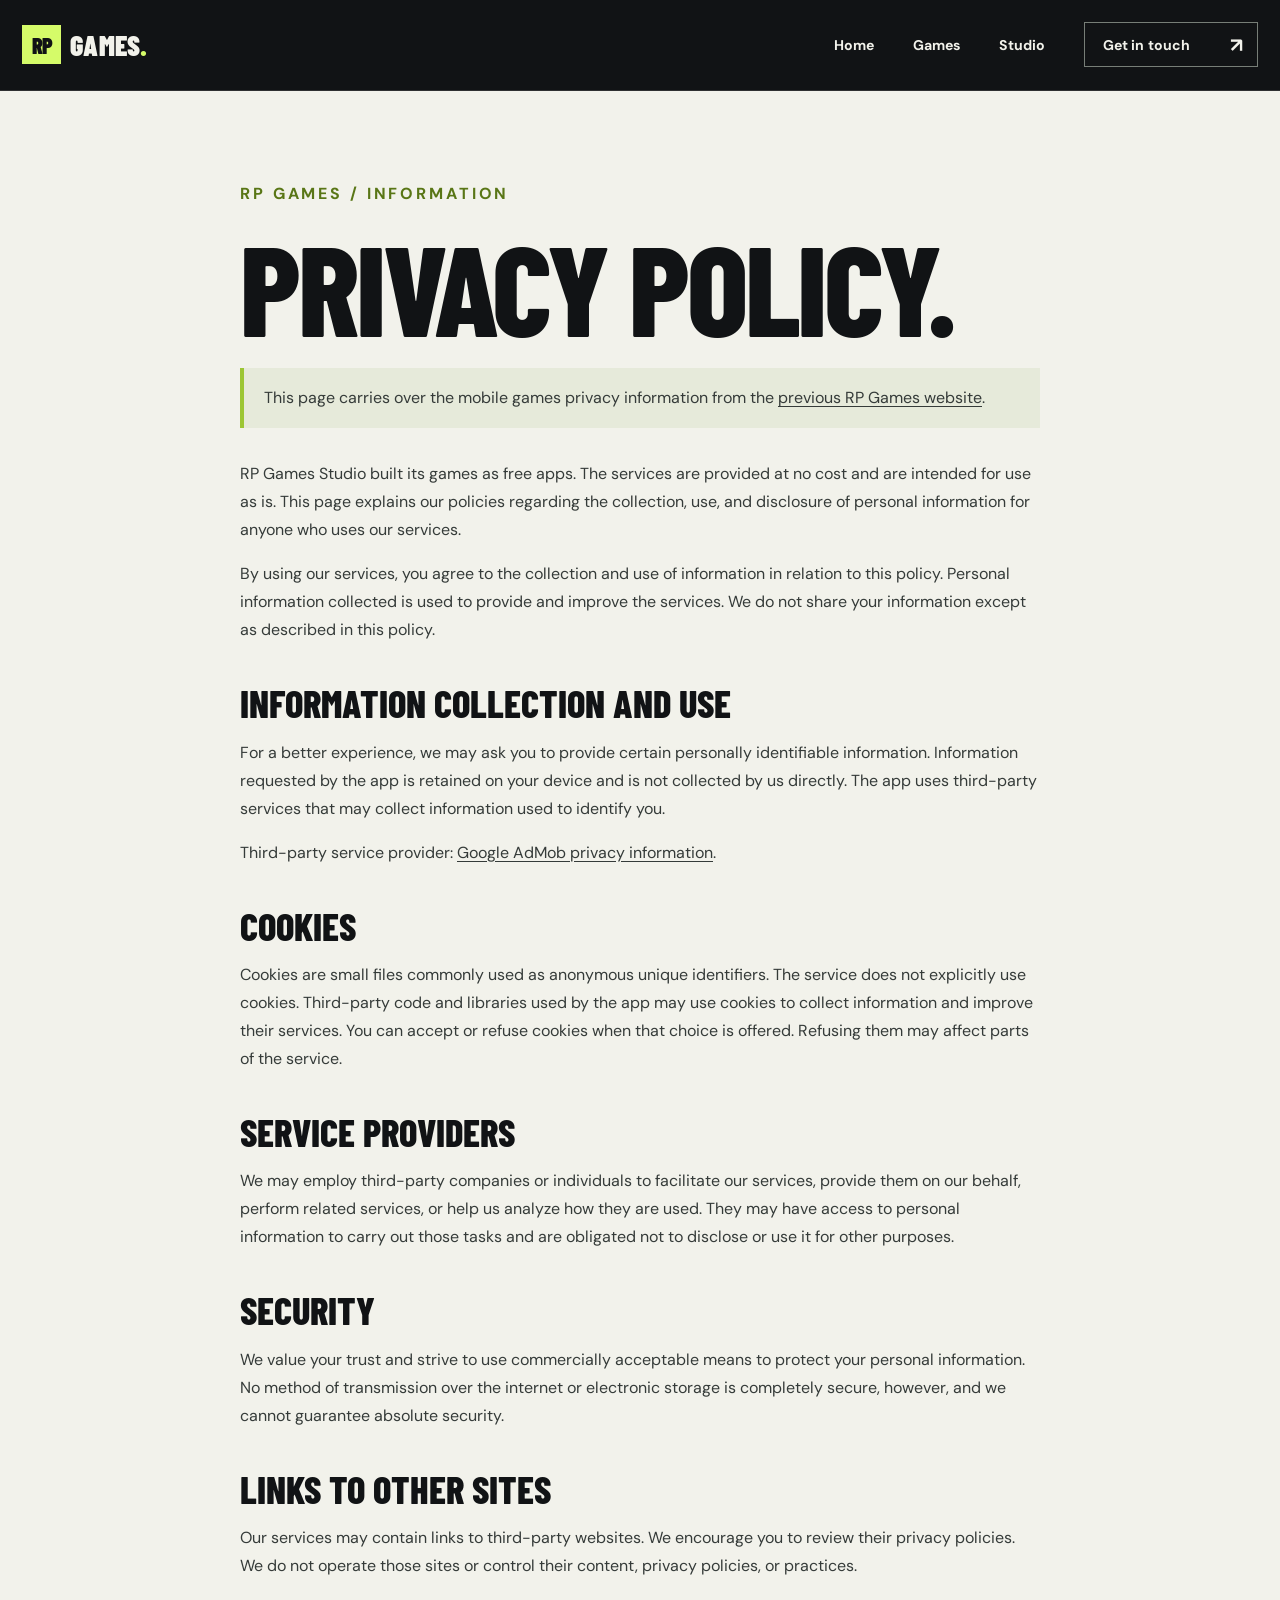
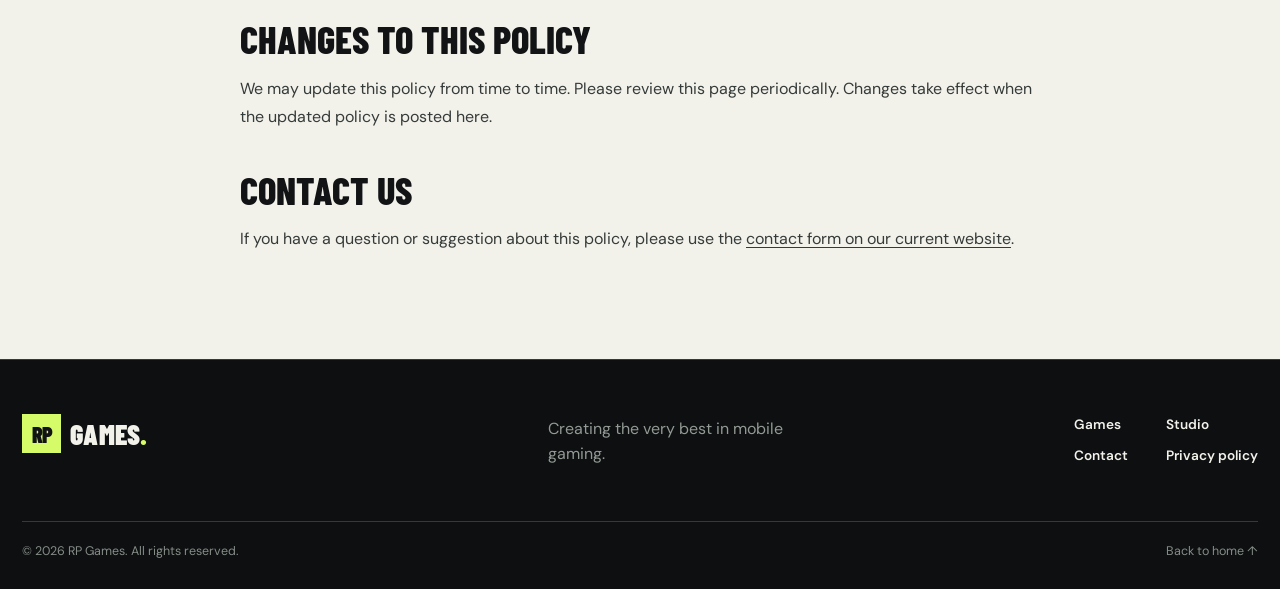
==== privacy-policy/index.html @ 2c35d798 "Add files via upload" ====
<!doctype html>
<html lang="en">
<head>
  <meta charset="utf-8">
  <meta name="viewport" content="width=device-width, initial-scale=1">
  <meta name="theme-color" content="#111315">
  <meta name="description" content="Read the RP Games privacy policy for our mobile games.">
  <title>Privacy Policy — RP Games</title>
  <link rel="icon" href="../assets/favicon.svg" type="image/svg+xml">
  <link rel="preconnect" href="https://fonts.googleapis.com">
  <link rel="preconnect" href="https://fonts.gstatic.com" crossorigin>
  <link href="https://fonts.googleapis.com/css2?family=Barlow+Condensed:wght@600;700;800;900&family=DM+Sans:wght@400;500;600;700&display=swap" rel="stylesheet">
  <link rel="stylesheet" href="../assets/styles.css">
  <script defer src="../assets/site.js"></script>
</head>
<body>
  <a class="skip-link" href="#main">Skip to content</a>
  <header class="site-header"><div class="wrap header-inner"><a class="brand" href="../" aria-label="RP Games home"><span class="brand-tile">RP</span><span>GAMES<span class="brand-dot">.</span></span></a><button class="menu-toggle" type="button" aria-expanded="false" aria-controls="primary-nav" aria-label="Open menu"><span></span><span></span></button><nav class="primary-nav" id="primary-nav" aria-label="Main navigation"><a href="../">Home</a><a href="../#games">Games</a><a href="../#studio">Studio</a><a class="nav-contact" href="../#contact">Get in touch <span aria-hidden="true">↗</span></a></nav></div></header>
  <main id="main" class="legal-main"><div class="wrap legal-content">
    <p class="eyebrow">RP GAMES / INFORMATION</p><h1>PRIVACY POLICY.</h1>
    <div class="legal-note"><p>This page carries over the mobile games privacy information from the <a href="https://mobtwin.wixsite.com/rpgames/privacy-policy">previous RP Games website</a>.</p></div>
    <p>RP Games Studio built its games as free apps. The services are provided at no cost and are intended for use as is. This page explains our policies regarding the collection, use, and disclosure of personal information for anyone who uses our services.</p>
    <p>By using our services, you agree to the collection and use of information in relation to this policy. Personal information collected is used to provide and improve the services. We do not share your information except as described in this policy.</p>
    <h2>INFORMATION COLLECTION AND USE</h2>
    <p>For a better experience, we may ask you to provide certain personally identifiable information. Information requested by the app is retained on your device and is not collected by us directly. The app uses third-party services that may collect information used to identify you.</p>
    <p>Third-party service provider: <a href="https://support.google.com/admob/answer/6128543?hl=en" target="_blank" rel="noopener noreferrer">Google AdMob privacy information</a>.</p>
    <h2>COOKIES</h2>
    <p>Cookies are small files commonly used as anonymous unique identifiers. The service does not explicitly use cookies. Third-party code and libraries used by the app may use cookies to collect information and improve their services. You can accept or refuse cookies when that choice is offered. Refusing them may affect parts of the service.</p>
    <h2>SERVICE PROVIDERS</h2>
    <p>We may employ third-party companies or individuals to facilitate our services, provide them on our behalf, perform related services, or help us analyze how they are used. They may have access to personal information to carry out those tasks and are obligated not to disclose or use it for other purposes.</p>
    <h2>SECURITY</h2>
    <p>We value your trust and strive to use commercially acceptable means to protect your personal information. No method of transmission over the internet or electronic storage is completely secure, however, and we cannot guarantee absolute security.</p>
    <h2>LINKS TO OTHER SITES</h2>
    <p>Our services may contain links to third-party websites. We encourage you to review their privacy policies. We do not operate those sites or control their content, privacy policies, or practices.</p>
    <h2>CHANGES TO THIS POLICY</h2>
    <p>We may update this policy from time to time. Please review this page periodically. Changes take effect when the updated policy is posted here.</p>
    <h2>CONTACT US</h2>
    <p>If you have a question or suggestion about this policy, please use the <a href="https://mobtwin.wixsite.com/rpgames#comp-kpzdx657" target="_blank" rel="noopener noreferrer">contact form on our current website</a>.</p>
  </div></main>
  <footer class="site-footer"><div class="wrap footer-top"><a class="brand" href="../" aria-label="RP Games home"><span class="brand-tile">RP</span><span>GAMES<span class="brand-dot">.</span></span></a><p>Creating the very best in mobile gaming.</p><nav aria-label="Footer navigation"><a href="../#games">Games</a><a href="../#studio">Studio</a><a href="../#contact">Contact</a><a href="./" aria-current="page">Privacy policy</a></nav></div><div class="wrap footer-bottom"><span>© <span data-year>2026</span> RP Games. All rights reserved.</span><a href="../">Back to home ↑</a></div></footer>
</body>
</html>
---- assets/styles.css ----
:root{--ink:#111315;--ink-2:#191c1e;--paper:#f2f2eb;--line:#34393a;--lime:#d5fb69;--muted:#a4a9a4;--display:'Barlow Condensed',Impact,'Arial Narrow',sans-serif;--body:'DM Sans',Arial,sans-serif}
*,*::before,*::after{box-sizing:border-box}
html{scroll-behavior:smooth;scroll-padding-top:5.5rem}
body{margin:0;background:var(--ink);color:var(--paper);font-family:var(--body);font-size:1rem;line-height:1.6;-webkit-font-smoothing:antialiased}
body.menu-open{overflow:hidden}
a{color:inherit;text-decoration:none}
button{font:inherit}
img{display:block;max-width:100%}
::selection{background:var(--lime);color:var(--ink)}
:focus-visible{outline:3px solid var(--lime);outline-offset:4px}
.wrap{width:min(100% - 2.75rem,1280px);margin-inline:auto}
.skip-link{position:fixed;z-index:100;top:-5rem;left:1rem;background:var(--lime);color:var(--ink);padding:.6rem 1rem;font-weight:700}
.skip-link:focus{top:1rem}
.site-header{position:relative;z-index:20;border-bottom:1px solid #ffffff20;background:var(--ink)}
.header-inner{height:5.6rem;display:flex;align-items:center;justify-content:space-between;gap:2rem}
.brand{display:inline-flex;align-items:center;gap:.55rem;white-space:nowrap;font:900 1.75rem/1 var(--display);letter-spacing:.01em}
.brand-tile{display:grid;place-items:center;width:2.45rem;height:2.45rem;color:var(--ink);background:var(--lime);font-size:1.38rem;letter-spacing:-.05em}
.brand-dot{color:var(--lime)}
.primary-nav{display:flex;align-items:center;gap:clamp(1.5rem,3vw,3rem);font-size:.88rem;font-weight:700;letter-spacing:.01em}
.primary-nav>a:not(.nav-contact){transition:color .2s}
.primary-nav>a:not(.nav-contact):hover{color:var(--lime)}
.nav-contact{display:flex;align-items:center;gap:2.5rem;border:1px solid #777e77;padding:.65rem .85rem .65rem 1.1rem;transition:background .2s,color .2s,border-color .2s}
.nav-contact:hover{background:var(--lime);border-color:var(--lime);color:var(--ink)}
.nav-contact span{font-size:1.25rem;line-height:1}
.menu-toggle{display:none}
.hero{position:relative;overflow:hidden;background:radial-gradient(circle at 46% 0%,#272d26 0,transparent 34%),var(--ink)}
.hero::before{content:'';position:absolute;inset:0;pointer-events:none;opacity:.09;background-image:linear-gradient(to right,#d5fb69 1px,transparent 1px),linear-gradient(to bottom,#d5fb69 1px,transparent 1px);background-size:100px 100px;mask-image:linear-gradient(90deg,transparent 55%,black 100%)}
.hero-grid{position:relative;min-height:41rem;display:grid;grid-template-columns:minmax(0,.94fr) minmax(0,1.06fr);align-items:center;gap:clamp(2rem,5vw,5.5rem);padding-block:4.1rem 4.8rem}
.hero-copy{position:relative;z-index:1}
.eyebrow{font-size:.77rem;line-height:1.4;letter-spacing:.18em;font-weight:700;text-transform:uppercase;color:var(--lime);margin:0 0 1.3rem}
.eyebrow-rule{display:inline-block;width:1.8rem;height:2px;background:currentColor;vertical-align:middle;margin-right:.75rem}
h1,h2,h3,p{margin-top:0}
h1,h2,h3{font-family:var(--display);font-weight:800;line-height:.89;text-transform:uppercase}
h1{font-size:clamp(5.2rem,9vw,10.25rem);letter-spacing:-.026em;margin:0 0 1.4rem}
.accent-type{color:var(--lime)}
.hero-intro{color:#c2c7c1;max-width:27rem;font-size:1.12rem;line-height:1.65;margin-bottom:2rem}
.hero-actions{display:flex;align-items:center;flex-wrap:wrap;gap:1.4rem 2rem}
.button{display:inline-flex;min-height:3.45rem;align-items:center;justify-content:space-between;gap:2.4rem;padding:.88rem 1.2rem;font-size:.91rem;font-weight:700;line-height:1.2;transition:transform .2s,background .2s}
.button:hover{transform:translateY(-3px);background:#e8ffab}
.button-lime{background:var(--lime);color:var(--ink)}
.button span{font-size:1.4rem;line-height:1}
.text-link{font-size:.88rem;font-weight:700;border-bottom:1px solid #979c97;padding-bottom:.3rem;transition:border-color .2s,color .2s}
.text-link:hover{color:var(--lime);border-color:var(--lime)}
.text-link span{margin-left:.55rem}
.hero-caption{display:flex;align-items:center;gap:.6rem;margin-top:4.2rem;color:#858c86;font-size:.72rem;font-weight:700;letter-spacing:.18em}
.caption-square{width:.62rem;height:.62rem;border:1px solid var(--lime)}
.caption-index{margin-left:1rem;color:var(--lime)}
.hero-visual{position:relative;min-width:0;padding:.8rem 0 1.1rem .8rem}
.hero-image-frame{position:relative;overflow:hidden;background:#394341;aspect-ratio:1.02;isolation:isolate}
.hero-image-frame>img{width:100%;height:100%;object-fit:cover;object-position:52% 50%;filter:saturate(.98)}
.hero-image-shade{position:absolute;inset:0;background:linear-gradient(to bottom,rgba(0,0,0,.45),transparent 23%,transparent 61%,rgba(0,0,0,.78));pointer-events:none}
.image-topline,.image-bottomline{position:absolute;z-index:1;left:1.5rem;right:1.5rem;display:flex;align-items:center;justify-content:space-between;gap:1rem;text-shadow:0 1px 8px #0009}
.image-topline{top:1.3rem;font-size:.68rem;letter-spacing:.17em;font-weight:700}
.live-pip{flex:none;display:inline-block;width:.48rem;height:.48rem;background:var(--lime);border-radius:50%;box-shadow:0 0 0 4px #d5fb6940}
.image-topline span:last-child{margin-left:auto}
.image-bottomline{bottom:1.3rem;align-items:end}
.image-bottomline strong{font:800 clamp(2.6rem,4.1vw,5.2rem)/.89 var(--display);letter-spacing:-.02em}
.image-bottomline>span{font-size:.65rem;font-weight:700;white-space:nowrap;letter-spacing:.12em}
.image-bottomline>span span{font-size:1.1rem;margin-left:.2rem}
.hero-corner{position:absolute;width:4.7rem;height:4.7rem;pointer-events:none}
.hero-corner-a{top:0;left:0;border-top:2px solid var(--lime);border-left:2px solid var(--lime)}
.hero-corner-b{bottom:0;right:-.65rem;border-bottom:2px solid var(--lime);border-right:2px solid var(--lime)}
.signal-strip{background:var(--lime);color:var(--ink);border-block:1px solid var(--lime)}
.signal-inner{display:flex;align-items:center;justify-content:space-between;gap:1.6rem;min-height:4.1rem;overflow:hidden;white-space:nowrap;font:800 clamp(1.1rem,1.8vw,1.65rem)/1 var(--display);letter-spacing:.035em}
.signal-inner i{font:normal 1.65rem var(--display)}
.section-pad{padding-block:clamp(5.5rem,9vw,9rem)}
.section-heading{display:flex;align-items:end;justify-content:space-between;gap:2rem;margin-bottom:2.9rem}
.section-heading h2,.studio-grid h2,.contact-grid h2{font-size:clamp(4.7rem,8.5vw,8.7rem);letter-spacing:-.022em;margin:0}
.muted-type{color:#8b928c}
.section-heading>p{color:var(--muted);max-width:20rem;margin:0 0 .4rem;font-size:1rem}
.game-grid{display:grid;grid-template-columns:repeat(2,minmax(0,1fr));gap:1.4rem}
.game-card{min-width:0;border:1px solid var(--line);background:var(--ink-2);transition:border-color .25s,transform .25s}
.game-card:hover{border-color:var(--lime);transform:translateY(-4px)}
.game-card-featured{grid-column:span 2}
.game-image{position:relative;overflow:hidden;aspect-ratio:1.64;background:#29302b}
.game-card-featured .game-image{aspect-ratio:2.1}
.game-image img{width:100%;height:100%;object-fit:cover;object-position:center;transition:transform .4s}
.game-card:hover .game-image img{transform:scale(1.025)}
.game-card:nth-child(3) .game-image img{object-position:center 38%}
.card-number{position:absolute;top:1rem;left:1rem;padding:.42rem .65rem;background:#111315df;color:var(--lime);font-size:.68rem;font-weight:700;letter-spacing:.14em;line-height:1}
.game-info{display:flex;align-items:end;justify-content:space-between;gap:1.5rem;padding:1.25rem 1.5rem 1.55rem}
.game-info h3{font-size:clamp(2.05rem,3.25vw,3.55rem);line-height:.95;letter-spacing:-.012em;margin:0}
.game-type{font-size:.69rem;letter-spacing:.17em;color:var(--lime);font-weight:700;margin:0 0 .6rem}
.game-info>p{max-width:15rem;color:#b8bdb7;font-size:.91rem;line-height:1.45;margin:0}
.studio-section{background:var(--lime);color:var(--ink);padding-block:clamp(5rem,8vw,8rem)}
.studio-grid{display:grid;grid-template-columns:1.15fr .85fr;align-items:end;gap:clamp(2rem,7vw,7rem)}
.studio-section .eyebrow{color:var(--ink);opacity:.7}
.studio-grid h2{font-size:clamp(5rem,8.6vw,9rem)}
.studio-grid h2 span{color:#60741e}
.studio-copy{padding-bottom:.25rem}
.asterisk{font:800 4.7rem/1 var(--display)}
.studio-copy p{font-size:1.04rem;line-height:1.7;max-width:28rem;margin-bottom:1rem}
.studio-copy p:first-of-type{font-size:clamp(1.35rem,2vw,1.75rem);line-height:1.42;font-weight:700;margin-top:1.65rem}
.studio-tags{display:flex;flex-wrap:wrap;gap:.55rem;margin-top:2.1rem}
.studio-tags span{border:1px solid #10131265;padding:.4rem .7rem;font-size:.74rem;font-weight:700}
.contact-section{position:relative;overflow:hidden;background:radial-gradient(circle at 78% 42%,#293025 0,transparent 30%),var(--ink)}
.contact-section::after{content:'✳';position:absolute;right:-3rem;top:0;font:800 27rem/1 var(--display);color:#d5fb6909;pointer-events:none}
.contact-grid{position:relative;z-index:1;display:grid;grid-template-columns:1.35fr .65fr;gap:4rem;align-items:end}
.contact-grid h2{font-size:clamp(5rem,8.5vw,9rem)}
.outline-type{color:transparent;-webkit-text-stroke:1.5px var(--paper)}
.contact-right{padding-bottom:.5rem}
.contact-right>p{font-size:1.22rem;line-height:1.55;max-width:21rem;color:#d6dbd4;margin-bottom:1.7rem}
.contact-right .button{min-width:16rem}
.contact-right small{display:block;color:#929a93;line-height:1.5;font-size:.78rem;max-width:17rem;margin-top:.85rem}
.site-footer{border-top:1px solid var(--line);background:#0d0f10}
.footer-top{display:grid;grid-template-columns:1fr 1fr auto;gap:2rem;align-items:start;padding-block:3.4rem}
.footer-top p{max-width:15rem;color:#929a93;margin:.1rem 0 0}
.footer-top nav{display:grid;grid-template-columns:repeat(2,auto);column-gap:2.4rem;row-gap:.55rem;font-size:.85rem;font-weight:600}
.footer-top nav a:hover,.footer-bottom a:hover{color:var(--lime)}
.footer-bottom{border-top:1px solid var(--line);display:flex;justify-content:space-between;gap:1rem;padding-block:1.25rem 1.7rem;color:#858d87;font-size:.78rem}
@media(max-width:1100px){.hero-grid{gap:2rem}.hero-caption{margin-top:2.7rem}.image-bottomline>span{display:none}.game-info>p{max-width:12rem}}
@media(max-width:820px){
 .wrap{width:min(100% - 2rem,1280px)}
 .header-inner{height:4.8rem}.menu-toggle{display:flex;width:2.8rem;height:2.8rem;flex-direction:column;align-items:center;justify-content:center;gap:.42rem;border:1px solid #ffffff55;background:transparent;color:var(--paper);cursor:pointer}.menu-toggle span{display:block;width:1.2rem;height:2px;background:currentColor;transition:transform .2s}.menu-open .menu-toggle span:first-child{transform:translateY(.26rem) rotate(45deg)}.menu-open .menu-toggle span:last-child{transform:translateY(-.26rem) rotate(-45deg)}
 .primary-nav{display:none;position:absolute;top:4.8rem;left:0;right:0;min-height:calc(100dvh - 4.8rem);padding:2rem max(1rem,calc((100vw - 1280px)/2));background:var(--ink);flex-direction:column;align-items:stretch;justify-content:flex-start;gap:0;font:800 3rem/1 var(--display);text-transform:uppercase}.menu-open .primary-nav{display:flex}.primary-nav a:not(.nav-contact){border-bottom:1px solid var(--line);padding:1rem .3rem}.nav-contact{margin-top:1.5rem;justify-content:space-between;font-size:1.55rem}
 .hero-grid{grid-template-columns:1fr;min-height:0;gap:2.1rem;padding-block:3.7rem 4rem}.hero-copy{max-width:46rem}.hero-caption{display:none}.hero-visual{max-width:46rem;padding-right:.8rem}.hero-corner-b{right:0}.hero-image-frame{aspect-ratio:1.55}.image-bottomline>span{display:block}
 .section-heading{align-items:start}.section-heading h2,.studio-grid h2,.contact-grid h2{font-size:clamp(5rem,11vw,8rem)}
 .studio-grid{grid-template-columns:1fr;gap:2rem}.studio-copy{max-width:40rem}.contact-grid{grid-template-columns:1fr;gap:2rem}.contact-right{display:flex;flex-wrap:wrap;align-items:center;gap:1rem 2rem}.contact-right>p{margin-bottom:0}.contact-right small{flex-basis:100%;margin-top:0}.footer-top{grid-template-columns:1fr auto}.footer-top>p{grid-column:1}
}
@media(max-width:600px){
 .brand{font-size:1.52rem}.brand-tile{width:2.2rem;height:2.2rem;font-size:1.2rem}
 .hero-grid{padding-block:3.1rem 3.2rem;gap:2.3rem}.hero h1{font-size:clamp(3.9rem,15.5vw,7rem);margin-bottom:1rem}.hero-intro{font-size:1rem;max-width:23rem}.hero-actions{gap:1.25rem 1.4rem}.hero-visual{padding:.5rem .5rem .7rem .5rem}.hero-image-frame{aspect-ratio:1.22}.hero-image-frame img{object-position:52% 50%}.image-topline{top:1rem;left:1rem;right:1rem;font-size:.58rem}.image-topline span:last-child{display:none}.image-bottomline{left:1rem;right:1rem;bottom:1rem}.image-bottomline strong{font-size:2.8rem}.image-bottomline>span{display:none}.hero-corner{width:3rem;height:3rem}
 .signal-inner{justify-content:flex-start;gap:1.2rem;min-height:3.5rem;font-size:1.2rem}.signal-inner span:nth-of-type(n+3),.signal-inner i:nth-of-type(n+2){display:none}
 .section-pad{padding-block:5rem}.section-heading{display:block;margin-bottom:1.8rem}.section-heading h2,.studio-grid h2,.contact-grid h2{font-size:clamp(4.75rem,16vw,7rem)}.section-heading>p{margin-top:1.2rem}.game-grid{grid-template-columns:1fr;gap:1rem}.game-card-featured{grid-column:auto}.game-card-featured .game-image,.game-image{aspect-ratio:1.35}.game-info{display:block;padding:1.1rem 1.15rem 1.3rem}.game-info h3{font-size:2.65rem}.game-info>p{max-width:none;margin-top:.7rem;font-size:.9rem}.card-number{top:.7rem;left:.7rem}
 .studio-section{padding-block:5rem}.studio-copy p:first-of-type{font-size:1.35rem}.contact-grid{gap:2.2rem}.contact-right{display:block}.contact-right>p{margin-bottom:1.5rem;font-size:1.05rem}.contact-right small{margin-top:.8rem}
 .footer-top{grid-template-columns:1fr;gap:1rem;padding-block:2.8rem}.footer-top>p{grid-column:auto}.footer-top nav{margin-top:1rem;justify-content:start}.footer-bottom{flex-wrap:wrap}
}
@media(prefers-reduced-motion:reduce){html{scroll-behavior:auto}*,*::before,*::after{transition-duration:.01ms!important;animation-duration:.01ms!important}}

/* The privacy page shares the site header and footer. */
.legal-main{background:var(--paper);color:var(--ink);padding-block:clamp(4rem,7vw,7rem)}
.legal-content{max-width:800px}
.legal-main .eyebrow{color:#597616}
.legal-main h1{font-size:clamp(4.5rem,11vw,8rem);line-height:.9;margin-bottom:1.5rem}
.legal-main h2{font-size:2.4rem;line-height:1;margin:2.5rem 0 1rem}
.legal-main p,.legal-main li{font-size:1rem;line-height:1.75;color:#353b39}
.legal-main ul{padding-left:1.5rem}
.legal-main a:not(.button){text-decoration:underline;text-underline-offset:3px}
.legal-note{border-left:4px solid #9cc634;padding:1rem 1.25rem;background:#e6eada;margin-bottom:2rem}
.legal-note p{margin:0}
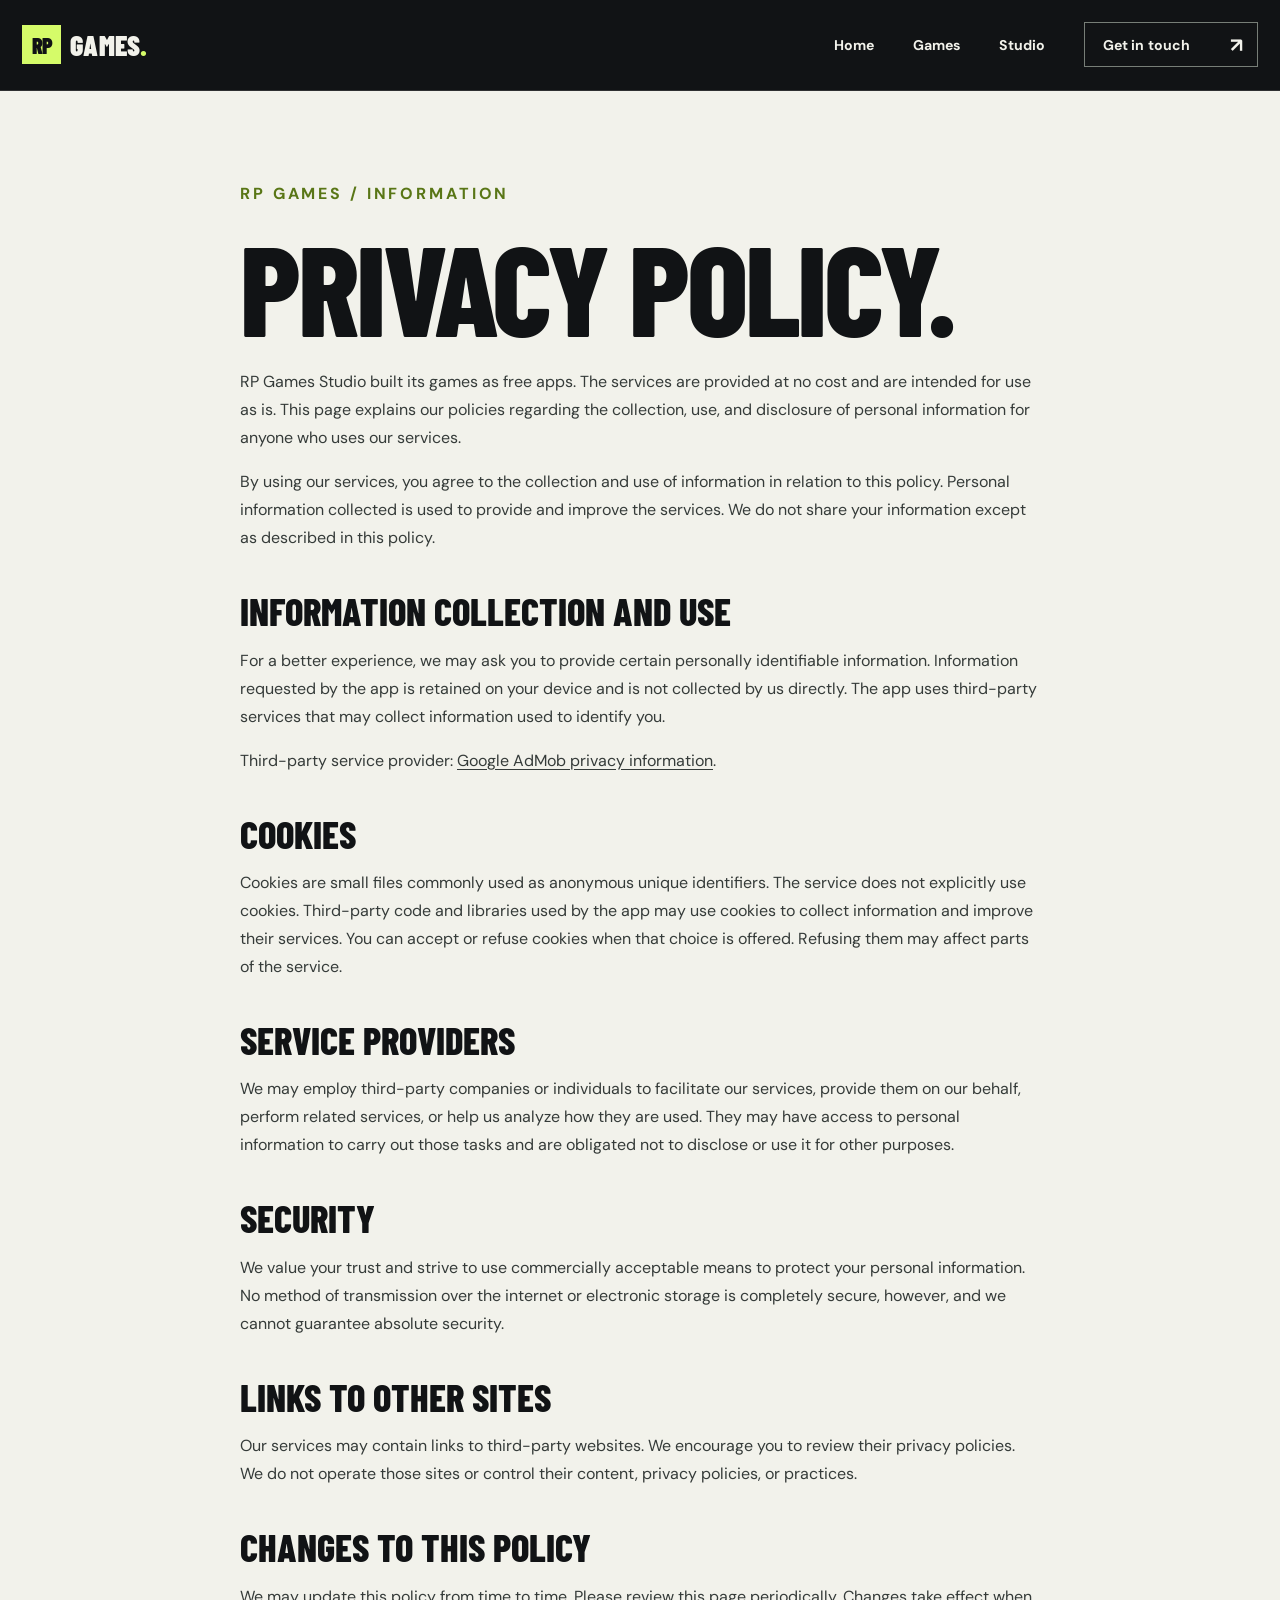
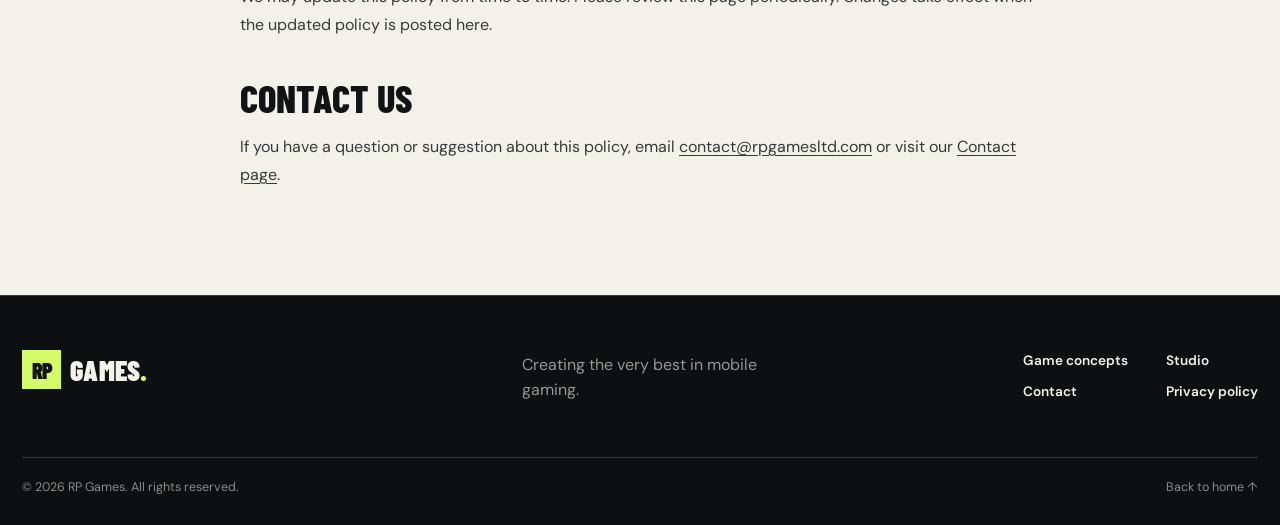
==== commit 398e0c3d: "Add files via upload" ====
--- a/privacy-policy/index.html
+++ b/privacy-policy/index.html
@@ -15,10 +15,9 @@
 </head>
 <body>
   <a class="skip-link" href="#main">Skip to content</a>
-  <header class="site-header"><div class="wrap header-inner"><a class="brand" href="../" aria-label="RP Games home"><span class="brand-tile">RP</span><span>GAMES<span class="brand-dot">.</span></span></a><button class="menu-toggle" type="button" aria-expanded="false" aria-controls="primary-nav" aria-label="Open menu"><span></span><span></span></button><nav class="primary-nav" id="primary-nav" aria-label="Main navigation"><a href="../">Home</a><a href="../#games">Games</a><a href="../#studio">Studio</a><a class="nav-contact" href="../#contact">Get in touch <span aria-hidden="true">↗</span></a></nav></div></header>
+  <header class="site-header"><div class="wrap header-inner"><a class="brand" href="../" aria-label="RP Games home"><span class="brand-tile">RP</span><span>GAMES<span class="brand-dot">.</span></span></a><button class="menu-toggle" type="button" aria-expanded="false" aria-controls="primary-nav" aria-label="Open menu"><span></span><span></span></button><nav class="primary-nav" id="primary-nav" aria-label="Main navigation"><a href="../">Home</a><a href="../#games">Games</a><a href="../#studio">Studio</a><a class="nav-contact" href="../contact/">Get in touch <span aria-hidden="true">↗</span></a></nav></div></header>
   <main id="main" class="legal-main"><div class="wrap legal-content">
     <p class="eyebrow">RP GAMES / INFORMATION</p><h1>PRIVACY POLICY.</h1>
-    <div class="legal-note"><p>This page carries over the mobile games privacy information from the <a href="https://mobtwin.wixsite.com/rpgames/privacy-policy">previous RP Games website</a>.</p></div>
     <p>RP Games Studio built its games as free apps. The services are provided at no cost and are intended for use as is. This page explains our policies regarding the collection, use, and disclosure of personal information for anyone who uses our services.</p>
     <p>By using our services, you agree to the collection and use of information in relation to this policy. Personal information collected is used to provide and improve the services. We do not share your information except as described in this policy.</p>
     <h2>INFORMATION COLLECTION AND USE</h2>
@@ -35,8 +34,8 @@
     <h2>CHANGES TO THIS POLICY</h2>
     <p>We may update this policy from time to time. Please review this page periodically. Changes take effect when the updated policy is posted here.</p>
     <h2>CONTACT US</h2>
-    <p>If you have a question or suggestion about this policy, please use the <a href="https://mobtwin.wixsite.com/rpgames#comp-kpzdx657" target="_blank" rel="noopener noreferrer">contact form on our current website</a>.</p>
+    <p>If you have a question or suggestion about this policy, email <a href="mailto:contact@rpgamesltd.com">contact@rpgamesltd.com</a> or visit our <a href="../contact/">Contact page</a>.</p>
   </div></main>
-  <footer class="site-footer"><div class="wrap footer-top"><a class="brand" href="../" aria-label="RP Games home"><span class="brand-tile">RP</span><span>GAMES<span class="brand-dot">.</span></span></a><p>Creating the very best in mobile gaming.</p><nav aria-label="Footer navigation"><a href="../#games">Games</a><a href="../#studio">Studio</a><a href="../#contact">Contact</a><a href="./" aria-current="page">Privacy policy</a></nav></div><div class="wrap footer-bottom"><span>© <span data-year>2026</span> RP Games. All rights reserved.</span><a href="../">Back to home ↑</a></div></footer>
+  <footer class="site-footer"><div class="wrap footer-top"><a class="brand" href="../" aria-label="RP Games home"><span class="brand-tile">RP</span><span>GAMES<span class="brand-dot">.</span></span></a><p>Creating the very best in mobile gaming.</p><nav aria-label="Footer navigation"><a href="../#games">Game concepts</a><a href="../#studio">Studio</a><a href="../contact/">Contact</a><a href="./" aria-current="page">Privacy policy</a></nav></div><div class="wrap footer-bottom"><span>© <span data-year>2026</span> RP Games. All rights reserved.</span><a href="../">Back to home ↑</a></div></footer>
 </body>
 </html>
--- a/assets/styles.css
+++ b/assets/styles.css
@@ -47,7 +47,7 @@
 .caption-index{margin-left:1rem;color:var(--lime)}
 .hero-visual{position:relative;min-width:0;padding:.8rem 0 1.1rem .8rem}
 .hero-image-frame{position:relative;overflow:hidden;background:#394341;aspect-ratio:1.02;isolation:isolate}
-.hero-image-frame>img{width:100%;height:100%;object-fit:cover;object-position:52% 50%;filter:saturate(.98)}
+.hero-image-frame>img{width:100%;height:100%;object-fit:cover;object-position:65% 50%;filter:saturate(.98)}
 .hero-image-shade{position:absolute;inset:0;background:linear-gradient(to bottom,rgba(0,0,0,.45),transparent 23%,transparent 61%,rgba(0,0,0,.78));pointer-events:none}
 .image-topline,.image-bottomline{position:absolute;z-index:1;left:1.5rem;right:1.5rem;display:flex;align-items:center;justify-content:space-between;gap:1rem;text-shadow:0 1px 8px #0009}
 .image-topline{top:1.3rem;font-size:.68rem;letter-spacing:.17em;font-weight:700}
@@ -76,7 +76,7 @@
 .game-card-featured .game-image{aspect-ratio:2.1}
 .game-image img{width:100%;height:100%;object-fit:cover;object-position:center;transition:transform .4s}
 .game-card:hover .game-image img{transform:scale(1.025)}
-.game-card:nth-child(3) .game-image img{object-position:center 38%}
+.game-card:nth-child(3) .game-image img{object-position:center}
 .card-number{position:absolute;top:1rem;left:1rem;padding:.42rem .65rem;background:#111315df;color:var(--lime);font-size:.68rem;font-weight:700;letter-spacing:.14em;line-height:1}
 .game-info{display:flex;align-items:end;justify-content:space-between;gap:1.5rem;padding:1.25rem 1.5rem 1.55rem}
 .game-info h3{font-size:clamp(2.05rem,3.25vw,3.55rem);line-height:.95;letter-spacing:-.012em;margin:0}
@@ -119,7 +119,7 @@
 }
 @media(max-width:600px){
  .brand{font-size:1.52rem}.brand-tile{width:2.2rem;height:2.2rem;font-size:1.2rem}
- .hero-grid{padding-block:3.1rem 3.2rem;gap:2.3rem}.hero h1{font-size:clamp(3.9rem,15.5vw,7rem);margin-bottom:1rem}.hero-intro{font-size:1rem;max-width:23rem}.hero-actions{gap:1.25rem 1.4rem}.hero-visual{padding:.5rem .5rem .7rem .5rem}.hero-image-frame{aspect-ratio:1.22}.hero-image-frame img{object-position:52% 50%}.image-topline{top:1rem;left:1rem;right:1rem;font-size:.58rem}.image-topline span:last-child{display:none}.image-bottomline{left:1rem;right:1rem;bottom:1rem}.image-bottomline strong{font-size:2.8rem}.image-bottomline>span{display:none}.hero-corner{width:3rem;height:3rem}
+ .hero-grid{padding-block:3.1rem 3.2rem;gap:2.3rem}.hero h1{font-size:clamp(3.9rem,15.5vw,7rem);margin-bottom:1rem}.hero-intro{font-size:1rem;max-width:23rem}.hero-actions{gap:1.25rem 1.4rem}.hero-visual{padding:.5rem .5rem .7rem .5rem}.hero-image-frame{aspect-ratio:1.22}.hero-image-frame img{object-position:65% 50%}.image-topline{top:1rem;left:1rem;right:1rem;font-size:.58rem}.image-topline span:last-child{display:none}.image-bottomline{left:1rem;right:1rem;bottom:1rem}.image-bottomline strong{font-size:2.8rem}.image-bottomline>span{display:none}.hero-corner{width:3rem;height:3rem}
  .signal-inner{justify-content:flex-start;gap:1.2rem;min-height:3.5rem;font-size:1.2rem}.signal-inner span:nth-of-type(n+3),.signal-inner i:nth-of-type(n+2){display:none}
  .section-pad{padding-block:5rem}.section-heading{display:block;margin-bottom:1.8rem}.section-heading h2,.studio-grid h2,.contact-grid h2{font-size:clamp(4.75rem,16vw,7rem)}.section-heading>p{margin-top:1.2rem}.game-grid{grid-template-columns:1fr;gap:1rem}.game-card-featured{grid-column:auto}.game-card-featured .game-image,.game-image{aspect-ratio:1.35}.game-info{display:block;padding:1.1rem 1.15rem 1.3rem}.game-info h3{font-size:2.65rem}.game-info>p{max-width:none;margin-top:.7rem;font-size:.9rem}.card-number{top:.7rem;left:.7rem}
  .studio-section{padding-block:5rem}.studio-copy p:first-of-type{font-size:1.35rem}.contact-grid{gap:2.2rem}.contact-right{display:block}.contact-right>p{margin-bottom:1.5rem;font-size:1.05rem}.contact-right small{margin-top:.8rem}
@@ -138,3 +138,33 @@
 .legal-main a:not(.button){text-decoration:underline;text-underline-offset:3px}
 .legal-note{border-left:4px solid #9cc634;padding:1rem 1.25rem;background:#e6eada;margin-bottom:2rem}
 .legal-note p{margin:0}
+
+/* Contact page */
+.contact-page-hero{padding-block:clamp(4.5rem,8vw,8rem);background:radial-gradient(circle at 75% 30%,#313a2b 0,transparent 31%),var(--ink);border-bottom:1px solid var(--line)}
+.contact-page-hero h1{font-size:clamp(5.2rem,12vw,11rem);margin:0 0 1.6rem}
+.contact-page-hero p:last-child{max-width:34rem;color:#c4cbc2;font-size:1.12rem;line-height:1.6;margin:0}
+.contact-page-body{background:var(--paper);color:var(--ink);padding-block:clamp(4.5rem,8vw,8rem)}
+.contact-page-grid{display:grid;grid-template-columns:.9fr 1.1fr;gap:clamp(2.5rem,8vw,8rem);align-items:start}
+.contact-details{padding-top:1.5rem}
+.contact-details .eyebrow{color:#5c781b}
+.contact-details h2{font-size:clamp(4rem,6.7vw,6.8rem);letter-spacing:-.02em;margin-bottom:2rem}
+.contact-details>p:not(.eyebrow){font-size:1rem;color:#4f5851}
+.contact-email{display:inline-block;font-size:clamp(1.35rem,2.1vw,1.85rem);font-weight:700;line-height:1.3;border-bottom:2px solid var(--ink);padding-bottom:.35rem;word-break:break-word}
+.contact-email:hover{color:#5b771a;border-color:#5b771a}
+.contact-email span{font-size:1.25rem}
+.contact-details .contact-hint{max-width:22rem;margin-top:1.7rem;line-height:1.7}
+.contact-form{background:#fff;padding:clamp(1.5rem,3.5vw,3rem);box-shadow:0 20px 60px #1d241c13}
+.contact-form h2{font-size:3.3rem;margin-bottom:1.8rem}
+.field-row{display:grid;grid-template-columns:repeat(2,minmax(0,1fr));gap:1rem}
+.field{margin-bottom:1.25rem}
+.field label{display:block;font-size:.875rem;font-weight:700;margin-bottom:.5rem}
+.field input,.field textarea{display:block;width:100%;border:1px solid #adb5aa;border-radius:0;background:#f8faf6;color:var(--ink);font:inherit;font-size:1rem;padding:.75rem .85rem;outline:none;transition:border-color .2s,box-shadow .2s}
+.field input{min-height:3rem}
+.field textarea{resize:vertical;min-height:10rem}
+.field input:focus,.field textarea:focus{border-color:#556d1d;box-shadow:0 0 0 3px #d5fb69a6}
+.contact-form .button{border:0;cursor:pointer}
+.contact-form .form-explainer,.contact-form .form-status{color:#566057;font-size:.875rem;line-height:1.5;margin:1rem 0 0}
+.contact-form .form-status{padding:.75rem;background:#eef5da}
+.contact-form .form-status a{text-decoration:underline;text-underline-offset:2px}
+@media(max-width:820px){.contact-page-grid{grid-template-columns:1fr;gap:2rem}.contact-details{padding-top:0}.contact-details h2{margin-bottom:1.5rem}.contact-form{max-width:42rem}}
+@media(max-width:600px){.contact-page-hero{padding-block:4rem}.contact-page-hero h1{font-size:clamp(4.5rem,16vw,7rem)}.contact-page-hero p:last-child{font-size:1rem}.contact-page-body{padding-block:4rem}.contact-details h2{font-size:clamp(4rem,15vw,6rem)}.field-row{grid-template-columns:1fr;gap:0}.contact-form h2{font-size:2.8rem}}
